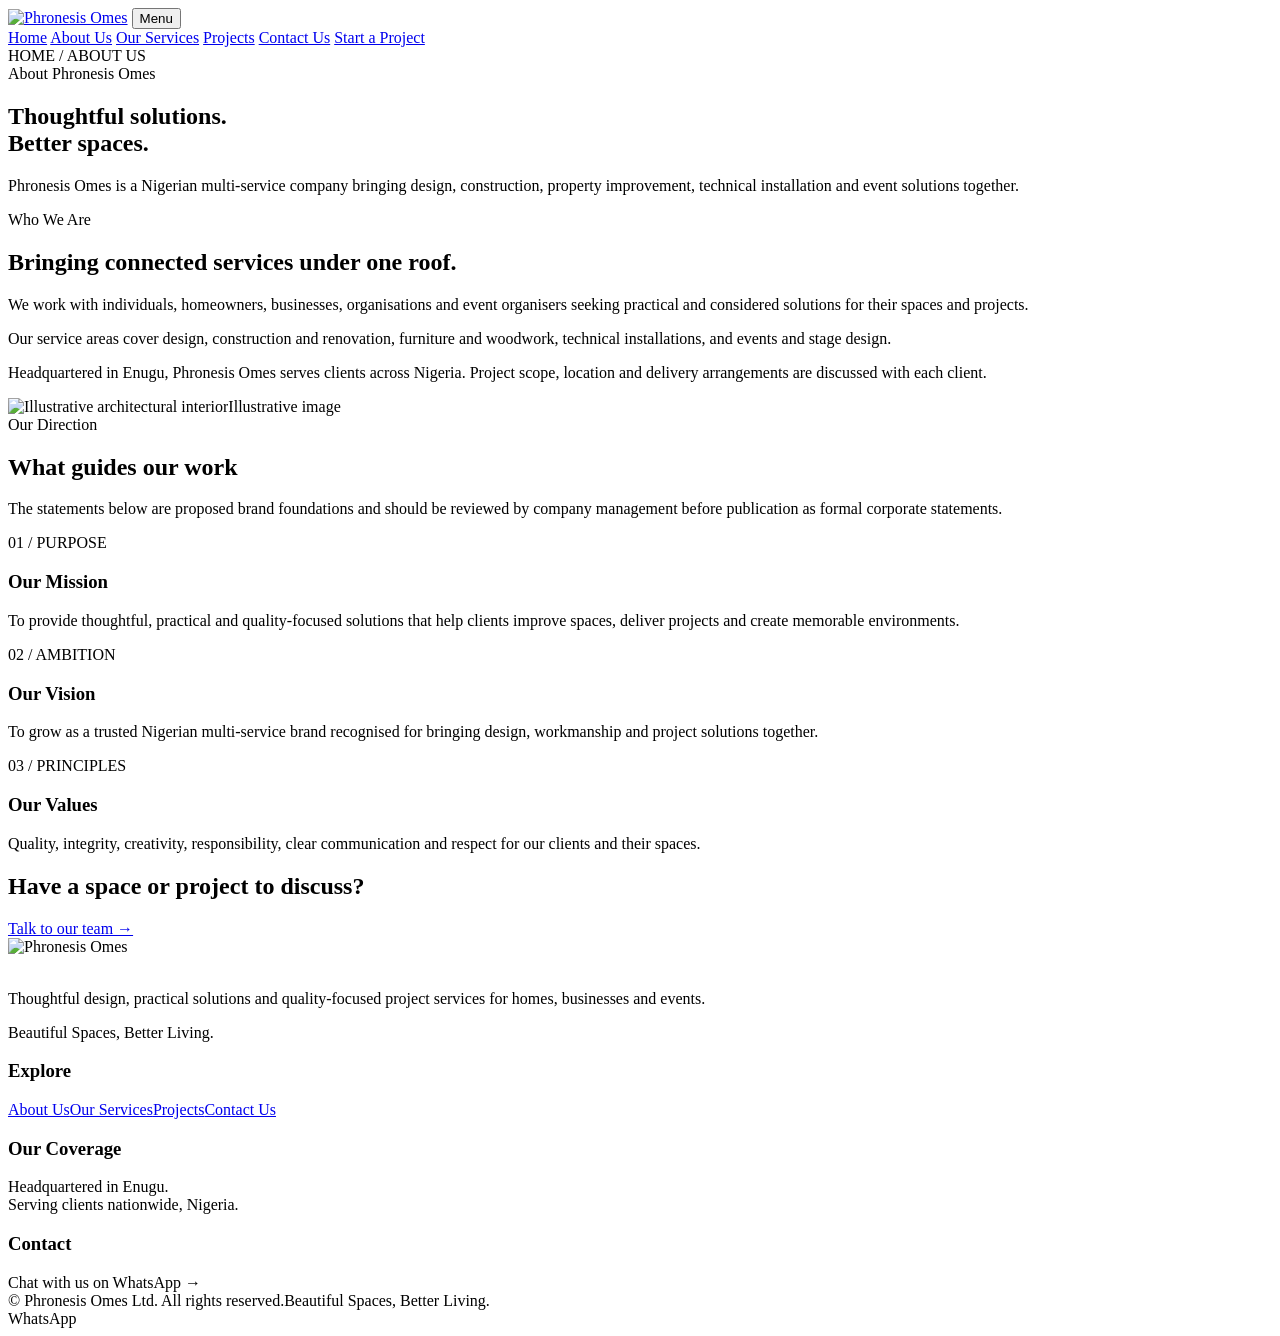
==== about.html @ 3002d4a6 "Publish Phronesis Omes website Upload the completed static HTML, CSS, JavaScript, JSON and SVG websi" ====
<!doctype html>
<html lang="en">
<head>
  <meta charset="utf-8">
  <meta name="viewport" content="width=device-width, initial-scale=1">
  <title>About Us | Phronesis Omes</title>
  <meta name="description" content="Phronesis Omes provides design, construction, renovation, furniture, technical installation and event stage solutions across Nigeria. Headquartered in Enugu.">
  <meta name="theme-color" content="#151515">
  <link rel="canonical" href="https://samuel-omeje.github.io/phronesis-omes-website/about.html">
  <link rel="icon" href="assets/icons/logo.svg" type="image/svg+xml">
  <link rel="stylesheet" href="css/style.css">
</head>
<body>

<header class="site-header">
  <div class="container nav-wrap">
    <a class="brand" href="index.html" aria-label="Phronesis Omes home"><img src="assets/icons/logo.svg" alt="Phronesis Omes"></a>
    <button class="menu-toggle" aria-expanded="false" aria-label="Toggle navigation">Menu</button>
    <nav class="nav-links" aria-label="Main navigation">
      <a href="index.html" data-nav="home">Home</a>
      <a href="about.html" data-nav="about">About Us</a>
      <a href="services.html" data-nav="services">Our Services</a>
      <a href="projects.html" data-nav="projects">Projects</a>
      <a href="contact.html" data-nav="contact">Contact Us</a>
      <a class="nav-cta" href="contact.html">Start a Project</a>
    </nav>
  </div>
</header>


<main>
<section class="page-hero"><div class="container"><div class="breadcrumb">HOME / ABOUT US</div><span class="eyebrow">About Phronesis Omes</span><h1>Thoughtful solutions.<br><span style="color:var(--gold)">Better spaces.</span></h1><p>Phronesis Omes is a Nigerian multi-service company bringing design, construction, property improvement, technical installation and event solutions together.</p></div></section>
<section class="section"><div class="container split">
  <div><span class="eyebrow">Who We Are</span><h2>Bringing connected services under one roof.</h2><p>We work with individuals, homeowners, businesses, organisations and event organisers seeking practical and considered solutions for their spaces and projects.</p><p>Our service areas cover design, construction and renovation, furniture and woodwork, technical installations, and events and stage design.</p><p>Headquartered in Enugu, Phronesis Omes serves clients across Nigeria. Project scope, location and delivery arrangements are discussed with each client.</p></div>
  <div class="image-frame"><img src="assets/images/interior-concept.svg" alt="Illustrative architectural interior"><span class="image-caption">Illustrative image</span></div>
</div></section>
<section class="section section--ivory"><div class="container">
  <div class="section-heading center"><span class="eyebrow">Our Direction</span><h2>What guides our work</h2><p>The statements below are proposed brand foundations and should be reviewed by company management before publication as formal corporate statements.</p></div>
  <div class="cards">
    <article class="service-card"><div class="card-body"><span class="service-number">01 / PURPOSE</span><h3>Our Mission</h3><p>To provide thoughtful, practical and quality-focused solutions that help clients improve spaces, deliver projects and create memorable environments.</p></div></article>
    <article class="service-card"><div class="card-body"><span class="service-number">02 / AMBITION</span><h3>Our Vision</h3><p>To grow as a trusted Nigerian multi-service brand recognised for bringing design, workmanship and project solutions together.</p></div></article>
    <article class="service-card"><div class="card-body"><span class="service-number">03 / PRINCIPLES</span><h3>Our Values</h3><p>Quality, integrity, creativity, responsibility, clear communication and respect for our clients and their spaces.</p></div></article>
  </div>
</div></section>
<section class="cta-band"><div class="container inner"><h2>Have a space or project to discuss?</h2><a class="btn btn--dark" href="contact.html">Talk to our team →</a></div></section>
</main>

<footer class="site-footer">
  <div class="container">
    <div class="footer-grid">
      <div><img src="assets/icons/logo.svg" alt="Phronesis Omes" style="width:220px;margin-bottom:18px">
        <p>Thoughtful design, practical solutions and quality-focused project services for homes, businesses and events.</p>
        <p data-tagline>Beautiful Spaces, Better Living.</p>
      </div>
      <div><h3>Explore</h3><div class="footer-links">
        <a href="about.html">About Us</a><a href="services.html">Our Services</a><a href="projects.html">Projects</a><a href="contact.html">Contact Us</a>
      </div></div>
      <div><h3>Our Coverage</h3><p>Headquartered in Enugu.<br><span data-coverage>Serving clients nationwide, Nigeria.</span></p><p data-head-office></p></div>
      <div><h3>Contact</h3><p data-phone-list></p><p><a data-email></a></p><a data-whatsapp target="_blank" rel="noopener">Chat with us on WhatsApp →</a></div>
    </div>
    <div class="footer-bottom"><span>© <span data-year></span> Phronesis Omes Ltd. All rights reserved.</span><span>Beautiful Spaces, Better Living.</span></div>
  </div>
</footer>
<a class="floating-whatsapp" data-whatsapp target="_blank" rel="noopener" aria-label="Chat with Phronesis Omes on WhatsApp">WhatsApp</a>

<script src="js/main.js"></script>

</body>
</html>
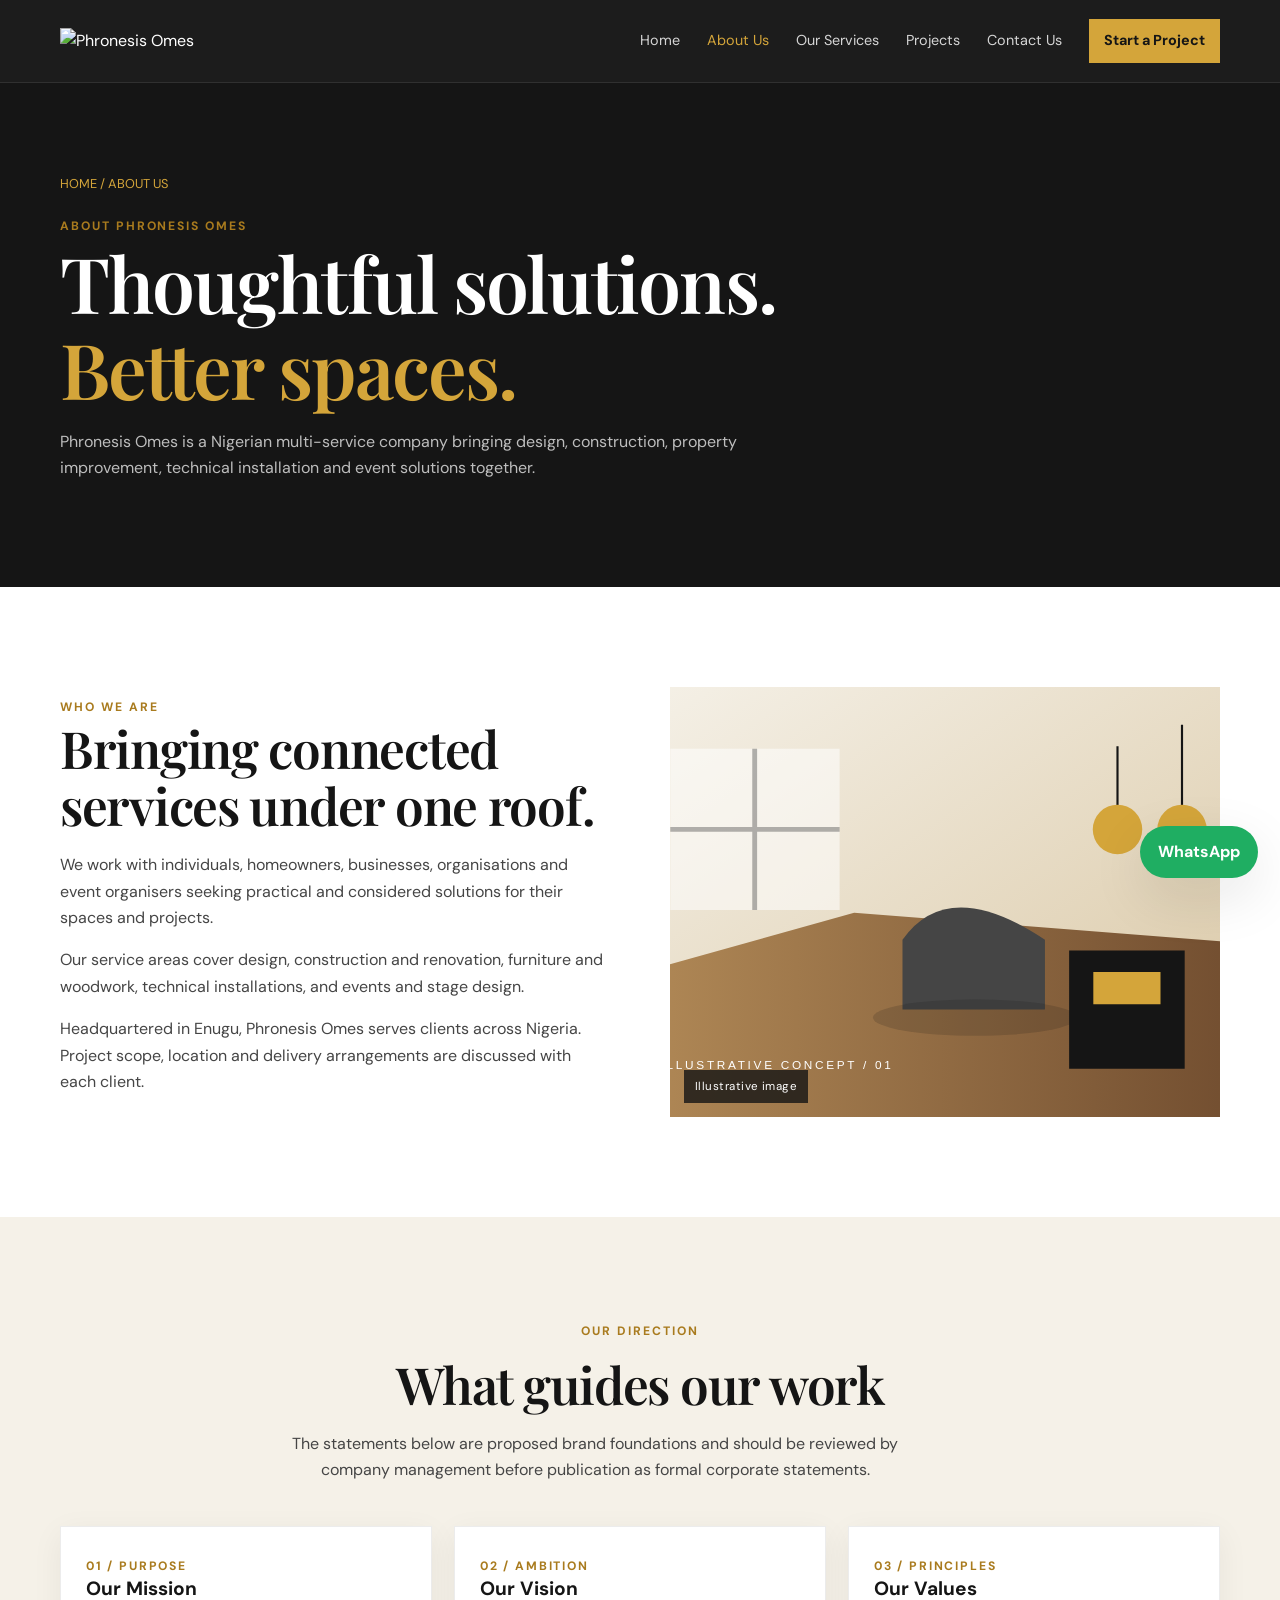
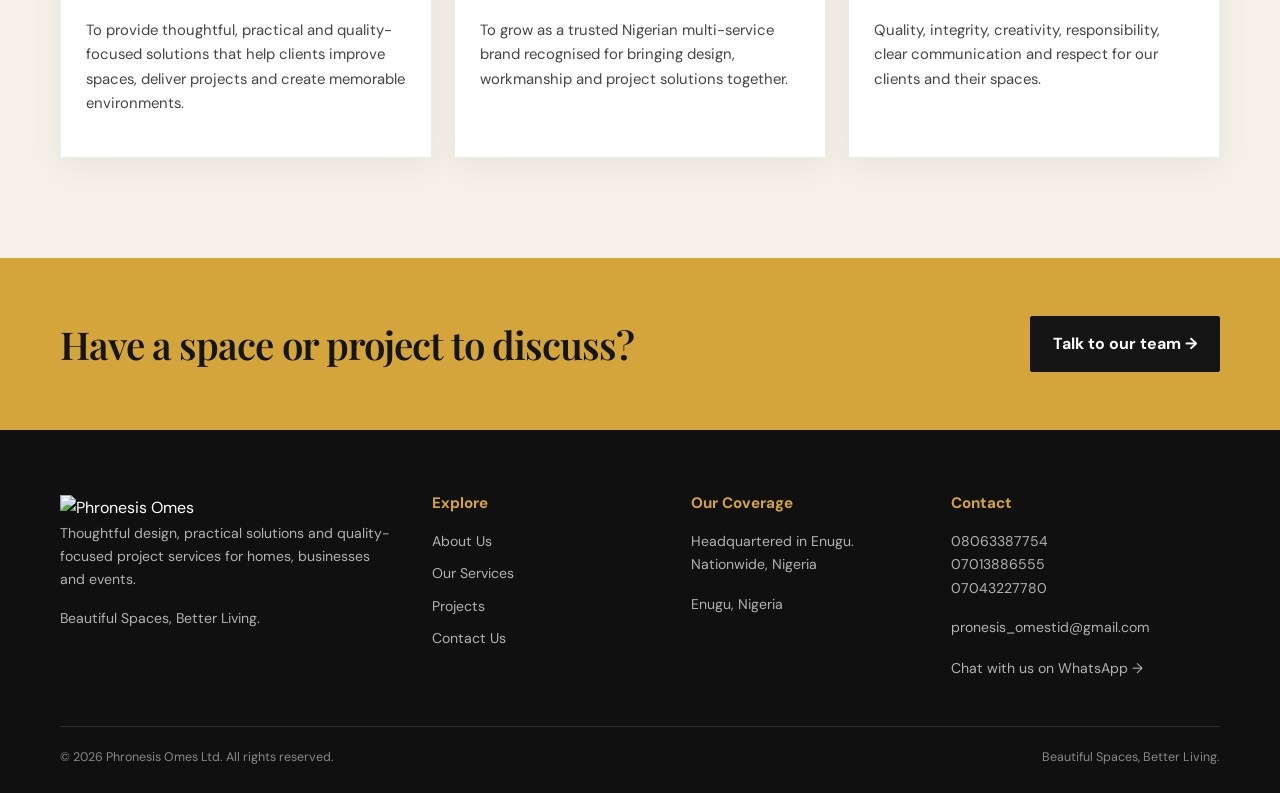
==== commit 9dfafdc2: "Apply supplied company logo to website pages Replace the placeholder logo references with the suppli" ====
--- a/about.html
+++ b/about.html
@@ -7,14 +7,14 @@
   <meta name="description" content="Phronesis Omes provides design, construction, renovation, furniture, technical installation and event stage solutions across Nigeria. Headquartered in Enugu.">
   <meta name="theme-color" content="#151515">
   <link rel="canonical" href="https://samuel-omeje.github.io/phronesis-omes-website/about.html">
-  <link rel="icon" href="assets/icons/logo.svg" type="image/svg+xml">
+  <link rel="icon" href="assets/icons/phronesis-omes-logo.png" type="image/png">
   <link rel="stylesheet" href="css/style.css">
 </head>
 <body>
 
 <header class="site-header">
   <div class="container nav-wrap">
-    <a class="brand" href="index.html" aria-label="Phronesis Omes home"><img src="assets/icons/logo.svg" alt="Phronesis Omes"></a>
+    <a class="brand" href="index.html" aria-label="Phronesis Omes home"><img src="assets/icons/phronesis-omes-logo.png" alt="Phronesis Omes"></a>
     <button class="menu-toggle" aria-expanded="false" aria-label="Toggle navigation">Menu</button>
     <nav class="nav-links" aria-label="Main navigation">
       <a href="index.html" data-nav="home">Home</a>
@@ -48,7 +48,7 @@
 <footer class="site-footer">
   <div class="container">
     <div class="footer-grid">
-      <div><img src="assets/icons/logo.svg" alt="Phronesis Omes" style="width:220px;margin-bottom:18px">
+      <div><img src="assets/icons/phronesis-omes-logo.png" alt="Phronesis Omes" class="footer-logo">
         <p>Thoughtful design, practical solutions and quality-focused project services for homes, businesses and events.</p>
         <p data-tagline>Beautiful Spaces, Better Living.</p>
       </div>
--- a/css/style.css
+++ b/css/style.css
@@ -0,0 +1,165 @@
+@import url('https://fonts.googleapis.com/css2?family=DM+Sans:wght@400;500;600;700&family=Playfair+Display:wght@500;600;700&display=swap');
+
+:root {
+  --ink: #151515;
+  --graphite: #454545;
+  --gold: #D4A53A;
+  --gold-dark: #a97b1e;
+  --ivory: #F5F1E8;
+  --white: #fff;
+  --muted: #77736b;
+  --line: rgba(21,21,21,.12);
+  --serif: "Playfair Display", Georgia, serif;
+  --sans: "DM Sans", Arial, sans-serif;
+  --container: 1160px;
+  --shadow: 0 18px 55px rgba(21,21,21,.10);
+}
+* { box-sizing: border-box; }
+html { scroll-behavior: smooth; }
+body { margin:0; color:var(--ink); background:var(--white); font-family:var(--sans); line-height:1.65; }
+img { max-width:100%; display:block; }
+a { color:inherit; text-decoration:none; }
+button, input, select, textarea { font:inherit; }
+.container { width:min(var(--container), calc(100% - 40px)); margin-inline:auto; }
+.eyebrow { color:var(--gold-dark); font-size:.76rem; font-weight:700; letter-spacing:.16em; text-transform:uppercase; }
+h1,h2,h3 { line-height:1.12; margin:0 0 18px; }
+h1,h2 { font-family:var(--serif); font-weight:600; letter-spacing:-.025em; }
+h1 { font-size:clamp(2.7rem,6vw,5.6rem); }
+h2 { font-size:clamp(2rem,4vw,3.5rem); }
+h3 { font-size:1.2rem; }
+p { margin:0 0 16px; color:var(--graphite); }
+.section { padding:100px 0; }
+.section--ivory { background:var(--ivory); }
+.section--dark { background:var(--ink); color:var(--white); }
+.section--dark p { color:rgba(255,255,255,.72); }
+.section-heading { max-width:700px; margin-bottom:42px; }
+.section-heading.center { text-align:center; margin-inline:auto; }
+.section-heading h2 { margin-top:12px; }
+.btn { display:inline-flex; align-items:center; justify-content:center; gap:10px; padding:14px 22px; border:1px solid var(--gold); background:var(--gold); color:var(--ink); font-weight:700; border-radius:2px; transition:.2s ease; cursor:pointer; }
+.btn:hover { background:#e4bb62; transform:translateY(-2px); }
+.btn--outline { background:transparent; color:inherit; border-color:currentColor; }
+.btn--outline:hover { background:var(--white); color:var(--ink); }
+.btn--dark { background:var(--ink); color:var(--white); border-color:var(--ink); }
+.site-header { position:sticky; top:0; z-index:50; background:rgba(21,21,21,.97); color:var(--white); border-bottom:1px solid rgba(255,255,255,.09); }
+.nav-wrap { min-height:82px; display:flex; align-items:center; justify-content:space-between; gap:24px; }
+.brand img { width:230px; height:auto; }
+.nav-links { display:flex; align-items:center; gap:27px; font-size:.9rem; }
+.nav-links a { color:rgba(255,255,255,.82); }
+.nav-links a:hover,.nav-links a[aria-current="page"] { color:var(--gold); }
+.nav-cta { padding:10px 15px; background:var(--gold); color:var(--ink)!important; font-weight:700; }
+.menu-toggle { display:none; border:1px solid rgba(255,255,255,.35); background:transparent; color:white; padding:8px 12px; }
+.hero { min-height:680px; display:flex; align-items:center; color:white; background:linear-gradient(90deg,rgba(12,12,12,.88),rgba(12,12,12,.45)),url("../assets/images/interior-concept.svg") center/cover; }
+.hero-content { max-width:760px; padding:110px 0; }
+.hero h1 span { color:var(--gold); }
+.hero p { color:rgba(255,255,255,.83); max-width:650px; font-size:1.08rem; }
+.hero-actions { display:flex; flex-wrap:wrap; gap:14px; margin-top:30px; }
+.hero-note { margin-top:34px; color:rgba(255,255,255,.7); font-size:.86rem; letter-spacing:.04em; }
+.split { display:grid; grid-template-columns:1fr 1fr; gap:60px; align-items:center; }
+.image-frame { position:relative; min-height:430px; background:#ddd; overflow:hidden; }
+.image-frame img { width:100%; height:100%; min-height:430px; object-fit:cover; }
+.image-caption { position:absolute; bottom:14px; left:14px; background:rgba(21,21,21,.8); color:white; padding:7px 11px; font-size:.72rem; letter-spacing:.04em; }
+.cards { display:grid; grid-template-columns:repeat(3,1fr); gap:22px; }
+.service-card,.project-card { background:white; box-shadow:0 8px 30px rgba(21,21,21,.06); }
+.service-card img,.project-card img { width:100%; height:230px; object-fit:cover; }
+.card-body { padding:25px; }
+.card-body p { font-size:.93rem; }
+.text-link { display:inline-flex; gap:8px; align-items:center; color:var(--gold-dark); font-weight:700; font-size:.9rem; }
+.service-number { color:var(--gold-dark); font-size:.76rem; font-weight:700; letter-spacing:.15em; }
+.feature-grid { display:grid; grid-template-columns:repeat(4,1fr); gap:18px; }
+.feature { border-top:2px solid var(--gold); padding:22px 8px 0 0; }
+.feature p { font-size:.9rem; }
+.steps { display:grid; grid-template-columns:repeat(3,1fr); gap:28px; counter-reset:step; }
+.step { border-top:1px solid rgba(255,255,255,.25); padding-top:20px; }
+.step::before { counter-increment:step; content:"0" counter(step); display:block; color:var(--gold); font-family:var(--serif); font-size:2rem; margin-bottom:12px; }
+.project-filters { display:flex; flex-wrap:wrap; gap:10px; margin-bottom:28px; }
+.filter-btn { padding:9px 15px; background:transparent; border:1px solid var(--line); cursor:pointer; }
+.filter-btn.active,.filter-btn:hover { background:var(--ink); color:white; border-color:var(--ink); }
+.project-card { position:relative; overflow:hidden; }
+.project-card .card-body { padding:18px 20px 22px; }
+.project-tag { display:inline-block; margin-bottom:9px; color:var(--gold-dark); font-size:.7rem; font-weight:700; text-transform:uppercase; letter-spacing:.1em; }
+.illustrative-note { font-size:.75rem; color:var(--muted); font-style:italic; }
+.quote-placeholder { padding:30px; border:1px dashed rgba(255,255,255,.4); color:rgba(255,255,255,.68); }
+.cta-band { background:var(--gold); padding:58px 0; }
+.cta-band .inner { display:flex; align-items:center; justify-content:space-between; gap:30px; }
+.cta-band h2 { margin:0; font-size:clamp(1.8rem,3vw,2.8rem); }
+.page-hero { background:var(--ink); color:white; padding:90px 0; }
+.page-hero p { color:rgba(255,255,255,.72); max-width:680px; }
+.breadcrumb { color:var(--gold); font-size:.8rem; margin-bottom:18px; }
+.service-detail { display:grid; grid-template-columns:1fr 1fr; gap:45px; align-items:center; padding:42px 0; border-bottom:1px solid var(--line); }
+.service-detail:nth-child(even) .service-detail-image { order:2; }
+.service-detail-image img { width:100%; height:360px; object-fit:cover; }
+.check-list { padding-left:20px; color:var(--graphite); }
+.check-list li { margin:7px 0; }
+.contact-grid { display:grid; grid-template-columns:.8fr 1.2fr; gap:50px; }
+.contact-item { padding:18px 0; border-bottom:1px solid var(--line); }
+.contact-item strong { display:block; margin-bottom:5px; }
+.contact-form { display:grid; grid-template-columns:1fr 1fr; gap:17px; }
+.form-field { display:flex; flex-direction:column; gap:7px; }
+.form-field.full { grid-column:1/-1; }
+.form-field label { font-size:.84rem; font-weight:700; }
+.form-field input,.form-field select,.form-field textarea { width:100%; padding:13px 14px; border:1px solid #d8d4ca; background:#fff; border-radius:0; }
+.form-field textarea { min-height:135px; resize:vertical; }
+.form-note { font-size:.8rem; color:var(--muted); }
+.site-footer { background:#101010; color:white; padding:65px 0 25px; }
+.footer-grid { display:grid; grid-template-columns:1.5fr 1fr 1fr 1.2fr; gap:35px; }
+.site-footer p,.site-footer a { color:rgba(255,255,255,.68); font-size:.88rem; }
+.site-footer h3 { color:var(--gold); font-size:.95rem; }
+.footer-links { display:grid; gap:9px; }
+.footer-bottom { margin-top:45px; padding-top:20px; border-top:1px solid rgba(255,255,255,.13); display:flex; justify-content:space-between; gap:20px; color:rgba(255,255,255,.5); font-size:.78rem; }
+.floating-whatsapp { position:fixed; right:22px; bottom:22px; z-index:40; background:#1fae62; color:white; padding:13px 18px; border-radius:40px; box-shadow:var(--shadow); font-weight:700; }
+.notice { padding:12px 15px; background:#fff7e4; border-left:3px solid var(--gold); font-size:.85rem; color:#5e4b24; }
+.empty-state { padding:30px; border:1px dashed var(--line); text-align:center; }
+@media (max-width:900px) {
+  .nav-links { gap:15px; font-size:.82rem; }
+  .brand img { width:190px; }
+  .cards { grid-template-columns:repeat(2,1fr); }
+  .feature-grid { grid-template-columns:repeat(2,1fr); }
+  .footer-grid { grid-template-columns:repeat(2,1fr); }
+}
+@media (max-width:700px) {
+  .container { width:min(100% - 32px,var(--container)); }
+  .section { padding:72px 0; }
+  .nav-wrap { min-height:70px; }
+  .menu-toggle { display:block; }
+  .nav-links { display:none; position:absolute; top:70px; left:0; right:0; background:var(--ink); padding:20px 24px 26px; flex-direction:column; align-items:stretch; gap:17px; border-top:1px solid rgba(255,255,255,.12); }
+  .nav-links.open { display:flex; }
+  .nav-cta { text-align:center; }
+  .hero { min-height:620px; }
+  .hero-content { padding:85px 0; }
+  .split,.contact-grid,.service-detail { grid-template-columns:1fr; gap:28px; }
+  .service-detail:nth-child(even) .service-detail-image { order:0; }
+  .cards { grid-template-columns:1fr; }
+  .steps { grid-template-columns:1fr 1fr; }
+  .cta-band .inner { align-items:flex-start; flex-direction:column; }
+  .contact-form { grid-template-columns:1fr; }
+  .form-field.full { grid-column:auto; }
+  .footer-grid { grid-template-columns:1fr 1fr; }
+  .footer-bottom { flex-direction:column; }
+  .image-frame,.image-frame img { min-height:300px; }
+}
+@media (max-width:430px) {
+  .feature-grid,.steps,.footer-grid { grid-template-columns:1fr; }
+  .hero-actions .btn { width:100%; }
+  .floating-whatsapp { right:12px; bottom:12px; }
+}
+
+/* Refinement layer: editorial spacing, local imagery, and keyboard-first interaction. */
+:focus-visible { outline:3px solid var(--gold); outline-offset:4px; }
+body { background:var(--ivory); }
+main { background:var(--white); }
+.hero { position:relative; isolation:isolate; background-position:center; }
+.hero::after { content:""; position:absolute; inset:0; background:linear-gradient(90deg, rgba(10,10,10,.92) 0%, rgba(10,10,10,.64) 45%, rgba(10,10,10,.18) 100%); z-index:-1; }
+.hero-content { position:relative; z-index:1; }
+.hero h1 { max-width:850px; }
+.eyebrow { display:inline-block; }
+.section-heading p { max-width:610px; }
+.service-card,.project-card { border:1px solid rgba(21,21,21,.08); transition:transform .2s ease, box-shadow .2s ease; }
+.service-card:hover,.project-card:hover { transform:translateY(-5px); box-shadow:0 18px 40px rgba(21,21,21,.12); }
+.service-card img,.project-card img { background:#ddd; }
+.project-card .card-body { min-height:190px; }
+.illustrative-note { line-height:1.45; }
+.form-status { padding:12px 14px; border-left:3px solid var(--gold); background:#fff7e4; color:#5e4b24; font-size:.84rem; }
+.form-status.success { border-left-color:#218c55; background:#eef9f2; color:#175c38; }
+.form-status.error { border-left-color:#a52a2a; background:#fff0f0; color:#7b1c1c; }
+.site-footer { background:#101010; }
+@media (max-width:700px) { .hero { background-position:62% center; } .page-hero { padding:70px 0; } .page-hero h1 { font-size:clamp(2.5rem,12vw,4rem); } .nav-links { box-shadow:0 18px 30px rgba(0,0,0,.2); } }
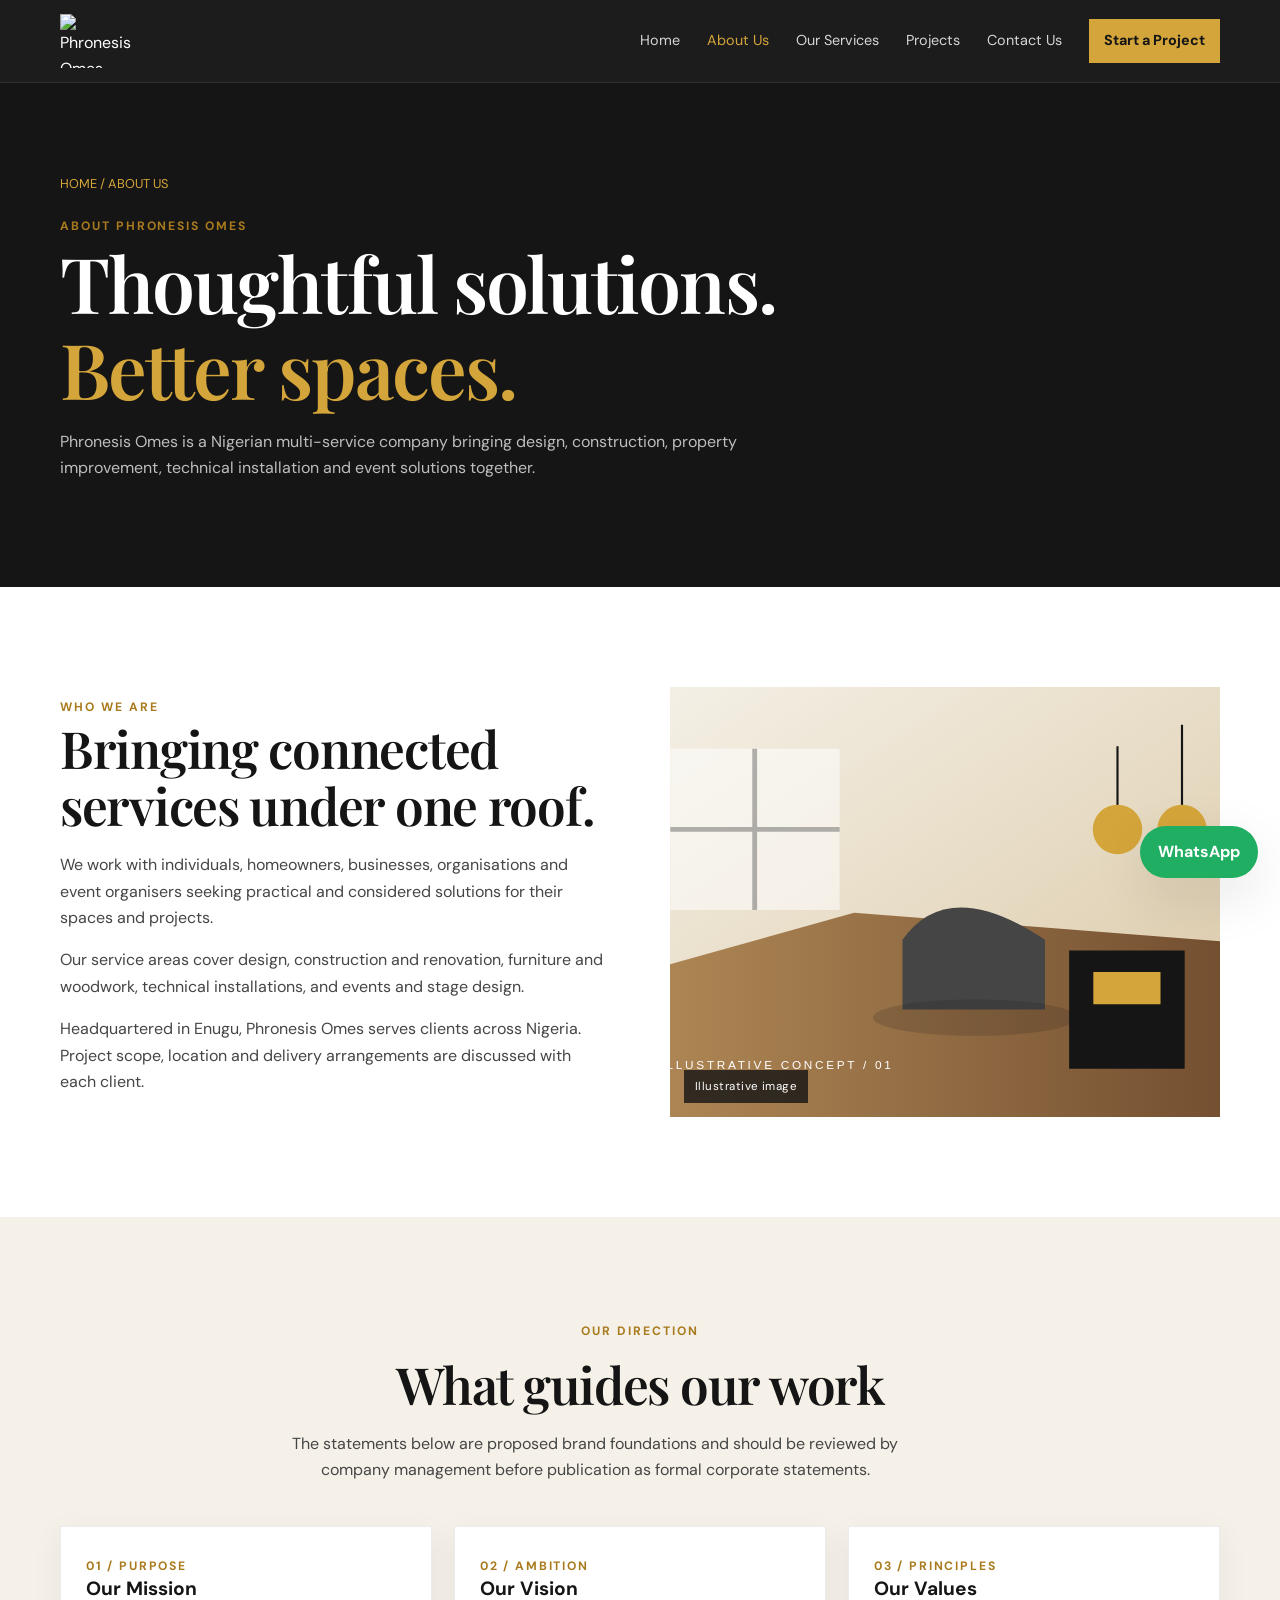
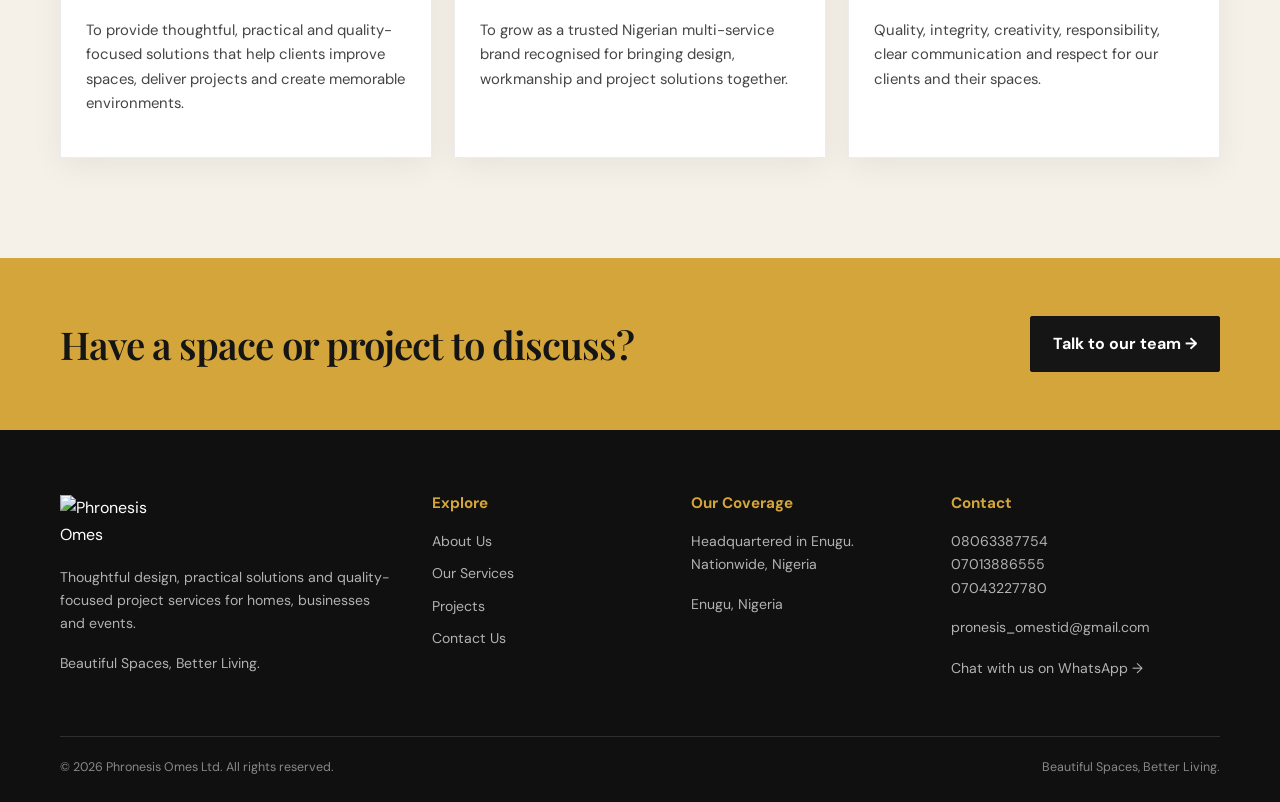
==== commit bbad883f: "Replace site logo with horizontal gold wordmark Update all five pages, favicon references, responsiv" ====
--- a/about.html
+++ b/about.html
@@ -7,14 +7,14 @@
   <meta name="description" content="Phronesis Omes provides design, construction, renovation, furniture, technical installation and event stage solutions across Nigeria. Headquartered in Enugu.">
   <meta name="theme-color" content="#151515">
   <link rel="canonical" href="https://samuel-omeje.github.io/phronesis-omes-website/about.html">
-  <link rel="icon" href="assets/icons/phronesis-omes-logo.png" type="image/png">
+  <link rel="icon" href="assets/icons/phronesis-omes-horizontal-gold.svg" type="image/svg+xml">
   <link rel="stylesheet" href="css/style.css">
 </head>
 <body>
 
 <header class="site-header">
   <div class="container nav-wrap">
-    <a class="brand" href="index.html" aria-label="Phronesis Omes home"><img src="assets/icons/phronesis-omes-logo.png" alt="Phronesis Omes"></a>
+    <a class="brand" href="index.html" aria-label="Phronesis Omes home"><img src="assets/icons/phronesis-omes-horizontal-gold.svg" alt="Phronesis Omes"></a>
     <button class="menu-toggle" aria-expanded="false" aria-label="Toggle navigation">Menu</button>
     <nav class="nav-links" aria-label="Main navigation">
       <a href="index.html" data-nav="home">Home</a>
@@ -48,7 +48,7 @@
 <footer class="site-footer">
   <div class="container">
     <div class="footer-grid">
-      <div><img src="assets/icons/phronesis-omes-logo.png" alt="Phronesis Omes" class="footer-logo">
+      <div><img src="assets/icons/phronesis-omes-horizontal-gold.svg" alt="Phronesis Omes" class="footer-logo">
         <p>Thoughtful design, practical solutions and quality-focused project services for homes, businesses and events.</p>
         <p data-tagline>Beautiful Spaces, Better Living.</p>
       </div>
--- a/css/style.css
+++ b/css/style.css
@@ -42,7 +42,7 @@
 .btn--dark { background:var(--ink); color:var(--white); border-color:var(--ink); }
 .site-header { position:sticky; top:0; z-index:50; background:rgba(21,21,21,.97); color:var(--white); border-bottom:1px solid rgba(255,255,255,.09); }
 .nav-wrap { min-height:82px; display:flex; align-items:center; justify-content:space-between; gap:24px; }
-.brand img { width:230px; height:auto; }
+.brand img { width:78px; height:54px; object-fit:contain; object-position:center; }
 .nav-links { display:flex; align-items:center; gap:27px; font-size:.9rem; }
 .nav-links a { color:rgba(255,255,255,.82); }
 .nav-links a:hover,.nav-links a[aria-current="page"] { color:var(--gold); }
@@ -101,6 +101,7 @@
 .form-field textarea { min-height:135px; resize:vertical; }
 .form-note { font-size:.8rem; color:var(--muted); }
 .site-footer { background:#101010; color:white; padding:65px 0 25px; }
+.footer-logo { width:96px; height:auto; margin-bottom:18px; }
 .footer-grid { display:grid; grid-template-columns:1.5fr 1fr 1fr 1.2fr; gap:35px; }
 .site-footer p,.site-footer a { color:rgba(255,255,255,.68); font-size:.88rem; }
 .site-footer h3 { color:var(--gold); font-size:.95rem; }
@@ -111,7 +112,7 @@
 .empty-state { padding:30px; border:1px dashed var(--line); text-align:center; }
 @media (max-width:900px) {
   .nav-links { gap:15px; font-size:.82rem; }
-  .brand img { width:190px; }
+  .brand img { width:70px; height:48px; }
   .cards { grid-template-columns:repeat(2,1fr); }
   .feature-grid { grid-template-columns:repeat(2,1fr); }
   .footer-grid { grid-template-columns:repeat(2,1fr); }
